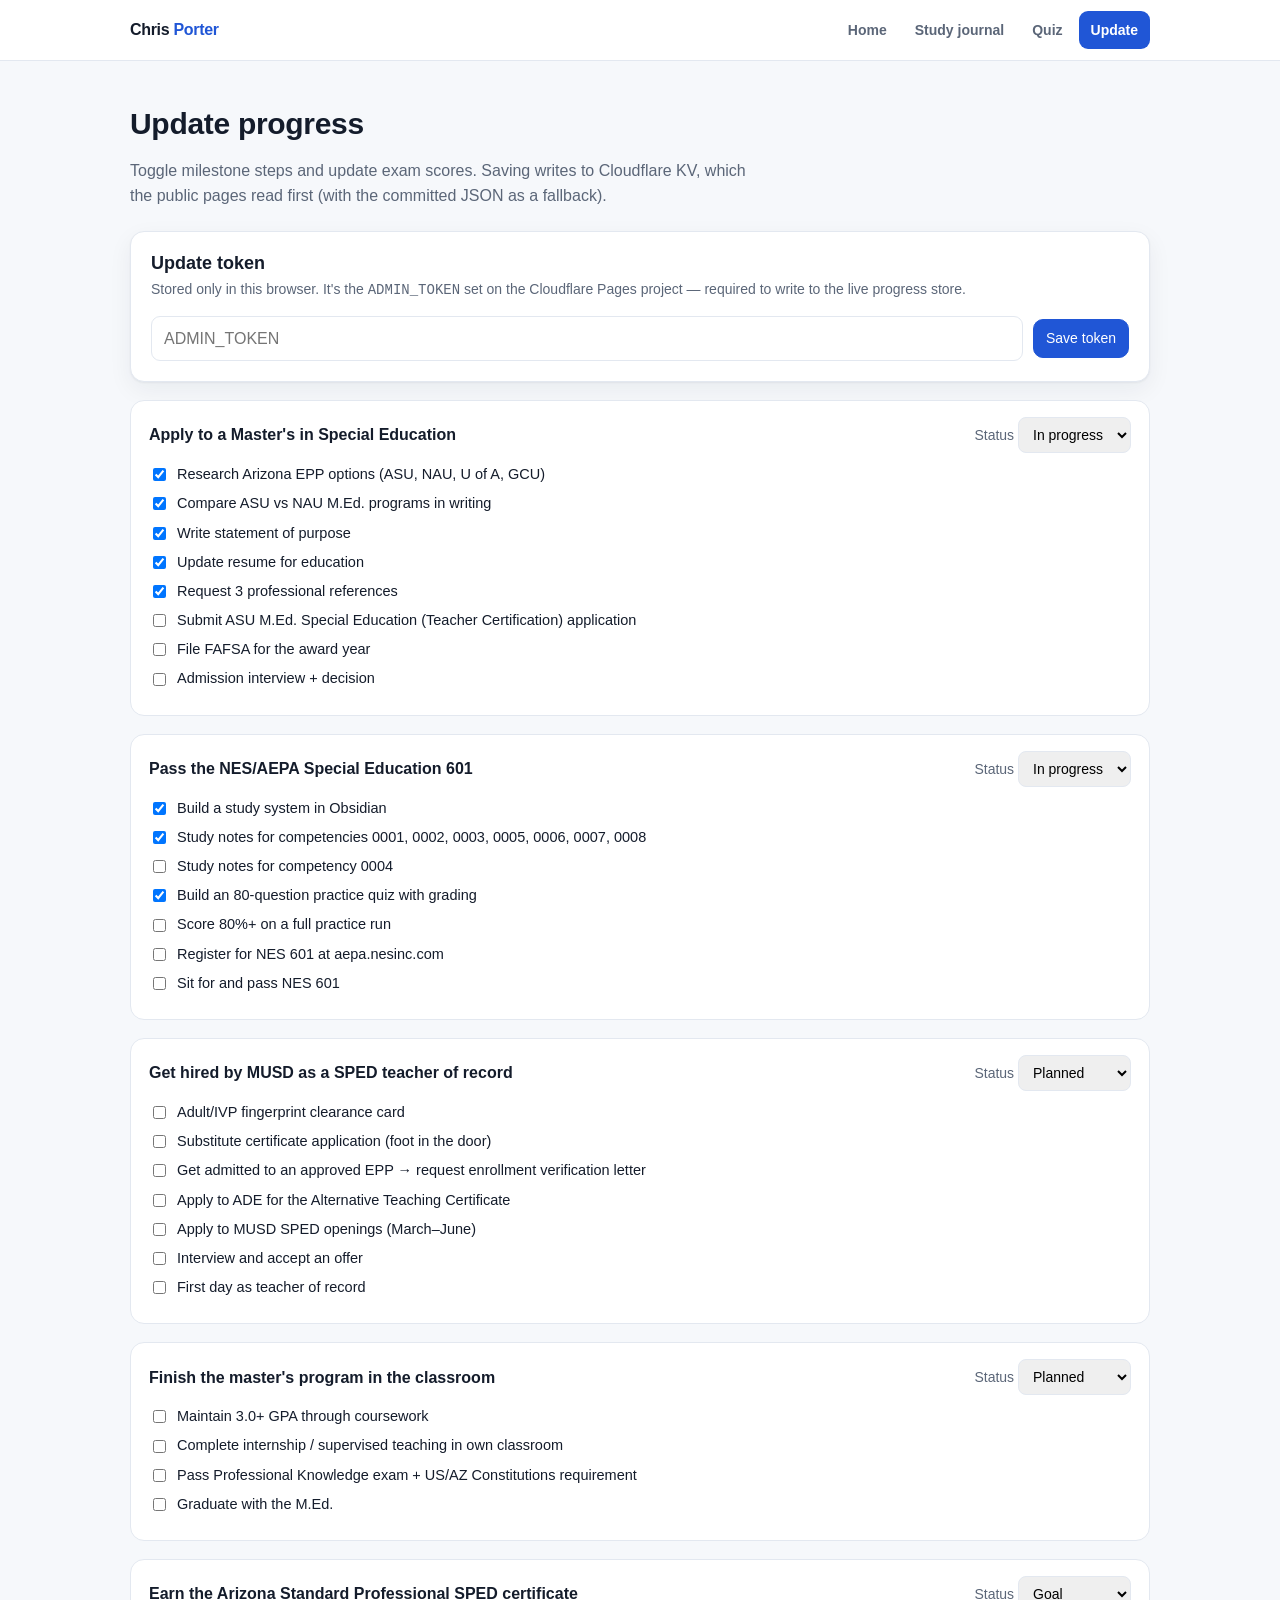
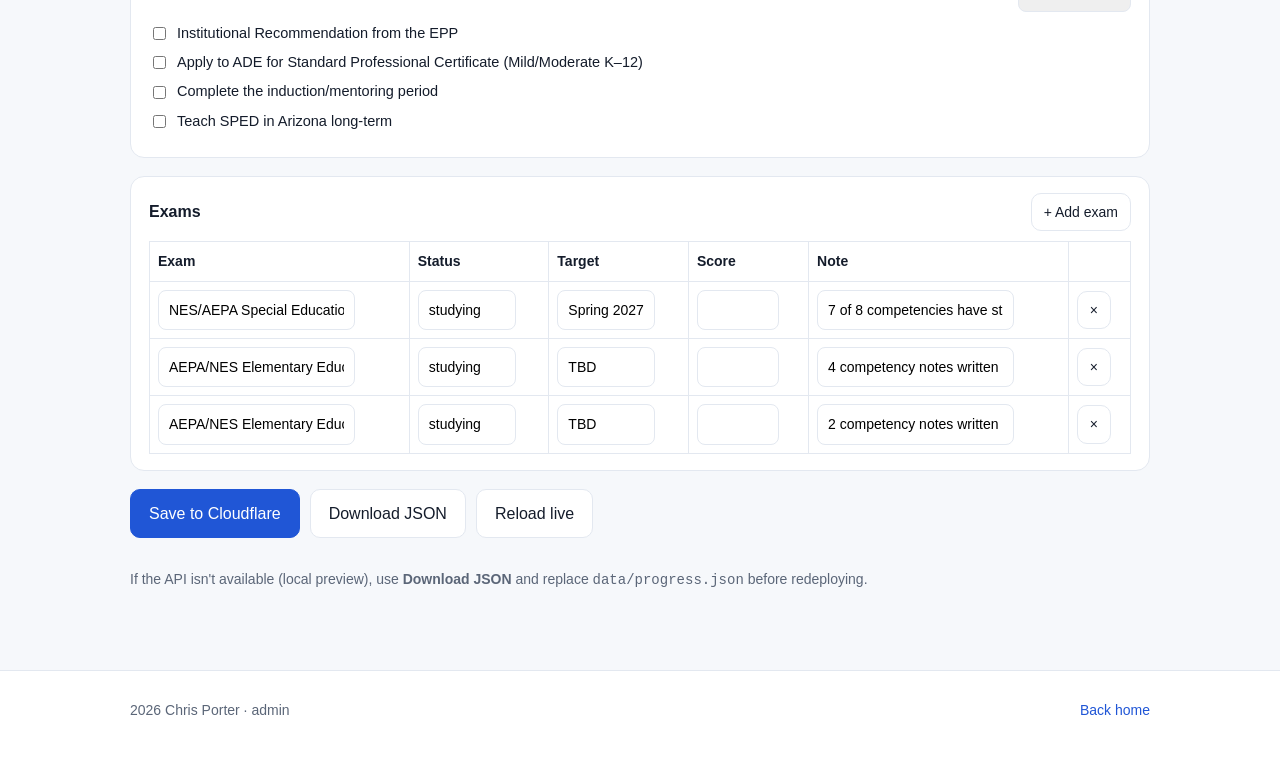
==== admin.html @ c05325fa "SPED journey: online resume, critical path, study journal, quiz, Cloudflare Pages + KV admin" ====
<!doctype html>
<html lang="en">
<head>
<meta charset="utf-8">
<meta name="viewport" content="width=device-width, initial-scale=1">
<title>Update Progress — Chris Porter</title>
<meta name="robots" content="noindex,nofollow">
<link rel="stylesheet" href="assets/styles.css">
<link rel="icon" href="favicon.svg" type="image/svg+xml">
</head>
<body>
<header class="site-head">
  <div class="wrap">
    <a class="brand" href="/">Chris <span>Porter</span></a>
    <nav class="site-nav">
      <a href="/">Home</a>
      <a href="/journal">Study journal</a>
      <a href="/quiz">Quiz</a>
      <a class="cta" data-nav="admin" href="/admin">Update</a>
    </nav>
  </div>
</header>

<main class="wrap">
  <section>
    <div class="section-head">
      <h2>Update progress</h2>
      <p>Toggle milestone steps and update exam scores. Saving writes to Cloudflare KV, which the public
      pages read first (with the committed JSON as a fallback).</p>
    </div>
    <div id="admin"></div>
  </section>
</main>

<footer class="site-foot">
  <div class="wrap">
    <div><span id="year"></span> Chris Porter · admin</div>
    <div><a href="/">Back home</a></div>
  </div>
</footer>
<script>document.getElementById("year").textContent = new Date().getFullYear();</script>
<script src="assets/common.js"></script>
<script src="assets/admin.js"></script>
</body>
</html>
---- assets/styles.css ----
:root{
  --bg:#f6f8fb; --card:#ffffff; --ink:#141c2b; --muted:#5b6678; --line:#e3e8f0;
  --accent:#2056d6; --accent-soft:#e9f0ff; --teal:#0d8f7f; --teal-soft:#e2f5f1;
  --good:#1a7f4b; --good-soft:#e6f6ec; --warn:#b06a00; --warn-soft:#fdf3e0;
  --planned:#77839a; --planned-soft:#eef1f6;
  --radius:14px; --shadow:0 1px 2px rgba(20,28,43,.05),0 8px 24px rgba(20,28,43,.06);
}
*{box-sizing:border-box}
html{scroll-behavior:smooth}
body{margin:0;background:var(--bg);color:var(--ink);
  font:16px/1.6 -apple-system,BlinkMacSystemFont,"Segoe UI",Roboto,Helvetica,Arial,sans-serif;
  -webkit-font-smoothing:antialiased}
a{color:var(--accent);text-decoration:none}
a:hover{text-decoration:underline}
h1,h2,h3{line-height:1.25;margin:0 0 .5em}
h1{font-size:clamp(28px,4.5vw,44px);letter-spacing:-.02em}
h2{font-size:clamp(22px,3vw,30px);letter-spacing:-.01em}
h3{font-size:18px}
p{margin:0 0 1em}
.wrap{max-width:1060px;margin:0 auto;padding:0 20px}
.muted{color:var(--muted)}
.small{font-size:14px}

/* nav */
.site-head{position:sticky;top:0;z-index:20;background:rgba(255,255,255,.92);backdrop-filter:blur(8px);border-bottom:1px solid var(--line)}
.site-head .wrap{display:flex;align-items:center;gap:18px;min-height:60px;flex-wrap:wrap}
.brand{font-weight:800;letter-spacing:-.02em;color:var(--ink)}
.brand span{color:var(--accent)}
.site-nav{display:flex;gap:4px;margin-left:auto;flex-wrap:wrap}
.site-nav a{padding:8px 12px;border-radius:9px;color:var(--muted);font-size:14px;font-weight:600}
.site-nav a:hover{background:var(--accent-soft);color:var(--accent);text-decoration:none}
.site-nav a.cta{background:var(--accent);color:#fff}
.site-nav a.cta:hover{filter:brightness(1.08);text-decoration:none}

/* hero */
.hero{padding:56px 0 40px;display:grid;grid-template-columns:1.5fr 1fr;gap:40px;align-items:center}
.eyebrow{color:var(--teal);font-weight:700;text-transform:uppercase;letter-spacing:.08em;font-size:12px;margin-bottom:10px}
.hero .lede{font-size:18px;color:var(--muted);max-width:56ch}
.hero-actions{display:flex;gap:10px;flex-wrap:wrap;margin-top:18px}
.btn{display:inline-block;padding:11px 18px;border-radius:10px;background:var(--accent);color:#fff;font-weight:650;border:1px solid var(--accent);cursor:pointer;font:inherit}
.btn:hover{filter:brightness(1.07);text-decoration:none}
.btn.secondary{background:#fff;color:var(--ink);border-color:var(--line)}
.btn.small{padding:7px 12px;font-size:14px}
.hero-card{background:var(--card);border:1px solid var(--line);border-radius:var(--radius);box-shadow:var(--shadow);padding:24px;text-align:center}
.ring{position:relative;width:170px;height:170px;margin:0 auto 12px}
.ring svg{transform:rotate(-90deg)}
.ring .pct{position:absolute;inset:0;display:flex;flex-direction:column;align-items:center;justify-content:center;font-weight:800;font-size:34px}
.ring .pct small{font-size:11px;font-weight:700;color:var(--muted);text-transform:uppercase;letter-spacing:.08em}

/* stats */
.stats{display:grid;grid-template-columns:repeat(4,1fr);gap:14px;margin:8px 0 0}
.stat{background:var(--card);border:1px solid var(--line);border-radius:var(--radius);padding:16px 18px}
.stat b{display:block;font-size:26px;letter-spacing:-.02em}
.stat span{color:var(--muted);font-size:13px}

/* sections */
section{padding:44px 0}
.section-head{max-width:70ch;margin-bottom:22px}
.section-head p{color:var(--muted)}

/* timeline */
.timeline{display:grid;gap:16px}
.milestone{background:var(--card);border:1px solid var(--line);border-radius:var(--radius);box-shadow:var(--shadow);overflow:hidden}
.milestone .ms-top{display:grid;grid-template-columns:52px 1fr auto;gap:14px;align-items:start;padding:18px 20px 12px}
.ms-num{width:44px;height:44px;border-radius:999px;display:flex;align-items:center;justify-content:center;font-weight:800;font-size:18px;background:var(--planned-soft);color:var(--planned)}
.milestone.done .ms-num{background:var(--good-soft);color:var(--good)}
.milestone.in-progress .ms-num{background:var(--warn-soft);color:var(--warn)}
.ms-title{margin:0 0 2px;font-size:19px}
.ms-sum{color:var(--muted);font-size:14.5px;margin:0}
.ms-meta{display:flex;flex-direction:column;gap:6px;align-items:flex-end}
.pill{display:inline-block;padding:3px 10px;border-radius:999px;font-size:12px;font-weight:700;text-transform:uppercase;letter-spacing:.04em}
.pill.done{background:var(--good-soft);color:var(--good)}
.pill.in-progress{background:var(--warn-soft);color:var(--warn)}
.pill.planned{background:var(--planned-soft);color:var(--planned)}
.pill.goal{background:var(--accent-soft);color:var(--accent)}
.ms-target{font-size:12.5px;color:var(--muted)}
.ms-progress{margin:0 20px 12px;display:flex;align-items:center;gap:10px}
.ms-bar{flex:1;height:8px;background:#edf0f5;border-radius:99px;overflow:hidden}
.ms-bar > i{display:block;height:100%;background:var(--accent);border-radius:99px}
.milestone.done .ms-bar > i{background:var(--good)}
.milestone.in-progress .ms-bar > i{background:var(--warn)}
.ms-bar-label{font-size:12.5px;color:var(--muted);min-width:64px;text-align:right}
.ms-body{padding:0 20px 18px;display:grid;grid-template-columns:1.4fr .9fr;gap:22px;border-top:1px solid var(--line);padding-top:14px}
.tasks{list-style:none;margin:0;padding:0;display:grid;gap:6px}
.tasks li{display:flex;gap:9px;align-items:flex-start;font-size:14.5px}
.tasks input{margin-top:5px;accent-color:var(--accent)}
.tasks li.done label{color:var(--muted);text-decoration:line-through}
.evidence h4{font-size:12px;text-transform:uppercase;letter-spacing:.07em;color:var(--muted);margin:0 0 8px}
.evidence ul{margin:0;padding-left:18px}
.evidence li{font-size:14px;margin-bottom:4px}

/* generic cards / grids */
.grid{display:grid;gap:16px}
.grid.two{grid-template-columns:1fr 1fr}
.grid.three{grid-template-columns:repeat(3,1fr)}
.card{background:var(--card);border:1px solid var(--line);border-radius:var(--radius);padding:20px;box-shadow:var(--shadow)}
.card h3{margin-bottom:4px}
.card .tagrow{display:flex;gap:6px;flex-wrap:wrap;margin-top:12px}
.tag{background:var(--accent-soft);color:var(--accent);border-radius:999px;padding:2px 10px;font-size:12px;font-weight:600}

/* resume */
.resume-grid{display:grid;grid-template-columns:1fr 1.3fr;gap:22px}
.job{border-left:3px solid var(--line);padding:0 0 14px 16px;margin-bottom:4px}
.job .role{font-weight:700}
.job .org{color:var(--accent);font-weight:600}
.job .dates{color:var(--muted);font-size:13px}
.job ul{margin:6px 0 0;padding-left:18px}
.job li{font-size:14.5px;margin-bottom:3px}
.skillgroup{margin-bottom:12px}
.skillgroup b{font-size:13px;text-transform:uppercase;letter-spacing:.05em;color:var(--muted);display:block;margin-bottom:6px}
.chips{display:flex;flex-wrap:wrap;gap:6px}
.chip{background:#f1f4f9;border-radius:999px;padding:3px 11px;font-size:13px}

/* journal */
.filters{display:flex;gap:10px;flex-wrap:wrap;align-items:center;margin-bottom:18px}
.filters input,.filters select{padding:9px 12px;border:1px solid var(--line);border-radius:10px;font:inherit;background:#fff}
.journal-exam{margin-bottom:26px}
.journal-exam h3{margin-bottom:2px}
.journal-exam .exam-meta{color:var(--muted);font-size:13.5px;margin-bottom:12px}
.note{background:var(--card);border:1px solid var(--line);border-radius:var(--radius);margin-bottom:12px;box-shadow:var(--shadow)}
.note > summary{cursor:pointer;padding:14px 18px;font-weight:650;display:flex;gap:10px;align-items:baseline;flex-wrap:wrap}
.note > summary::-webkit-details-marker{display:none}
.note > summary::before{content:"▸";color:var(--accent);font-weight:700}
.note[open] > summary::before{content:"▾"}
.note .note-body{padding:0 18px 6px}
.qblock{border-top:1px solid var(--line);padding:12px 0}
.qblock h4{margin:0 0 6px;font-size:15.5px}
.answer{background:var(--good-soft);border-left:3px solid var(--good);padding:9px 12px;border-radius:0 8px 8px 0;font-size:14.5px;margin-bottom:10px}
.answer b{color:var(--good)}
.why ul{margin:0;padding-left:18px}
.why li{font-size:14.5px;margin-bottom:4px}
.badge{background:var(--planned-soft);color:var(--planned);border-radius:999px;padding:2px 10px;font-size:12px;font-weight:600}
.badge.in-progress{background:var(--warn-soft);color:var(--warn)}

/* checklist */
.checklist{list-style:none;margin:0;padding:0;display:grid;gap:8px}
.checklist li{display:flex;gap:10px;align-items:flex-start;background:#fff;border:1px solid var(--line);border-radius:10px;padding:10px 14px;font-size:14.5px}
.checklist input{margin-top:5px;accent-color:var(--accent)}

/* quiz */
.quiz-shell{max-width:820px}
.qcard{background:var(--card);border:1px solid var(--line);border-radius:var(--radius);padding:18px 20px;margin:12px 0;box-shadow:var(--shadow)}
.qcard.correct{border-left:5px solid var(--good)}
.qcard.wrong{border-left:5px solid var(--bad)}
.qnum{font-size:12px;letter-spacing:.06em;text-transform:uppercase;color:var(--muted);font-weight:700}
.stem{margin:6px 0 12px;font-weight:600}
.opts{display:grid;gap:8px}
.opt{display:flex;gap:10px;align-items:flex-start;border:1px solid var(--line);border-radius:9px;padding:9px 11px;cursor:pointer;background:#fff}
.opt:hover{border-color:#b9c4d6}
.opt input{margin-top:4px;accent-color:var(--accent)}
.opt .letter{font-weight:700;min-width:16px}
.opt.correct{border-color:var(--good);background:var(--good-soft)}
.opt.wrong{border-color:var(--bad);background:var(--bad-soft)}
.opt.disabled{cursor:default}
.verdict{margin-top:12px;font-size:14px;font-weight:600}
.verdict.ok{color:var(--good)}
.verdict.bad{color:var(--bad)}
.explain{margin-top:6px;color:var(--muted);font-size:13.5px}
.summary{background:var(--card);border:1px solid var(--line);border-left:5px solid var(--accent);border-radius:var(--radius);padding:14px 18px;margin:14px 0;box-shadow:var(--shadow)}
.summary .score{font-size:24px;font-weight:800}
.actions{display:flex;gap:10px;flex-wrap:wrap;margin:16px 0 30px}
.demo-banner{background:var(--accent-soft);border:1px solid #cdddff;color:#173a8c;border-radius:var(--radius);padding:12px 16px;font-size:14px;margin-bottom:16px}

/* admin */
.admin-form{display:grid;gap:18px}
.admin-milestone{background:#fff;border:1px solid var(--line);border-radius:var(--radius);padding:16px 18px}
.admin-milestone .row{display:flex;gap:10px;align-items:center;flex-wrap:wrap;margin-bottom:10px}
.admin-milestone input[type=text],.admin-milestone select,.admin-tests input{padding:8px 10px;border:1px solid var(--line);border-radius:8px;font:inherit}
.admin-tasks{display:grid;gap:6px;margin:8px 0}
.admin-tasks label{display:flex;gap:8px;align-items:center;font-size:14.5px}
.admin-tests table{width:100%;border-collapse:collapse}
.admin-tests th,.admin-tests td{border:1px solid var(--line);padding:8px;font-size:14px;text-align:left}
.status-msg{padding:10px 14px;border-radius:10px;margin:12px 0;font-size:14.5px}
.status-msg.ok{background:var(--good-soft);color:var(--good)}
.status-msg.err{background:#fdecec;color:var(--bad)}
.token-row{display:flex;gap:10px;flex-wrap:wrap;align-items:center}

/* footer */
.site-foot{border-top:1px solid var(--line);background:#fff;padding:28px 0 40px;margin-top:20px;color:var(--muted);font-size:14px}
.site-foot .wrap{display:flex;gap:16px;justify-content:space-between;flex-wrap:wrap}

@media (max-width:820px){
  .hero{grid-template-columns:1fr;padding-top:36px}
  .stats{grid-template-columns:1fr 1fr}
  .ms-body{grid-template-columns:1fr}
  .grid.two,.grid.three,.resume-grid{grid-template-columns:1fr}
}
@media print{
  .site-head,.site-foot,.hero-actions,.btn{display:none}
  body{background:#fff}
  .card,.milestone,.note{box-shadow:none}
}
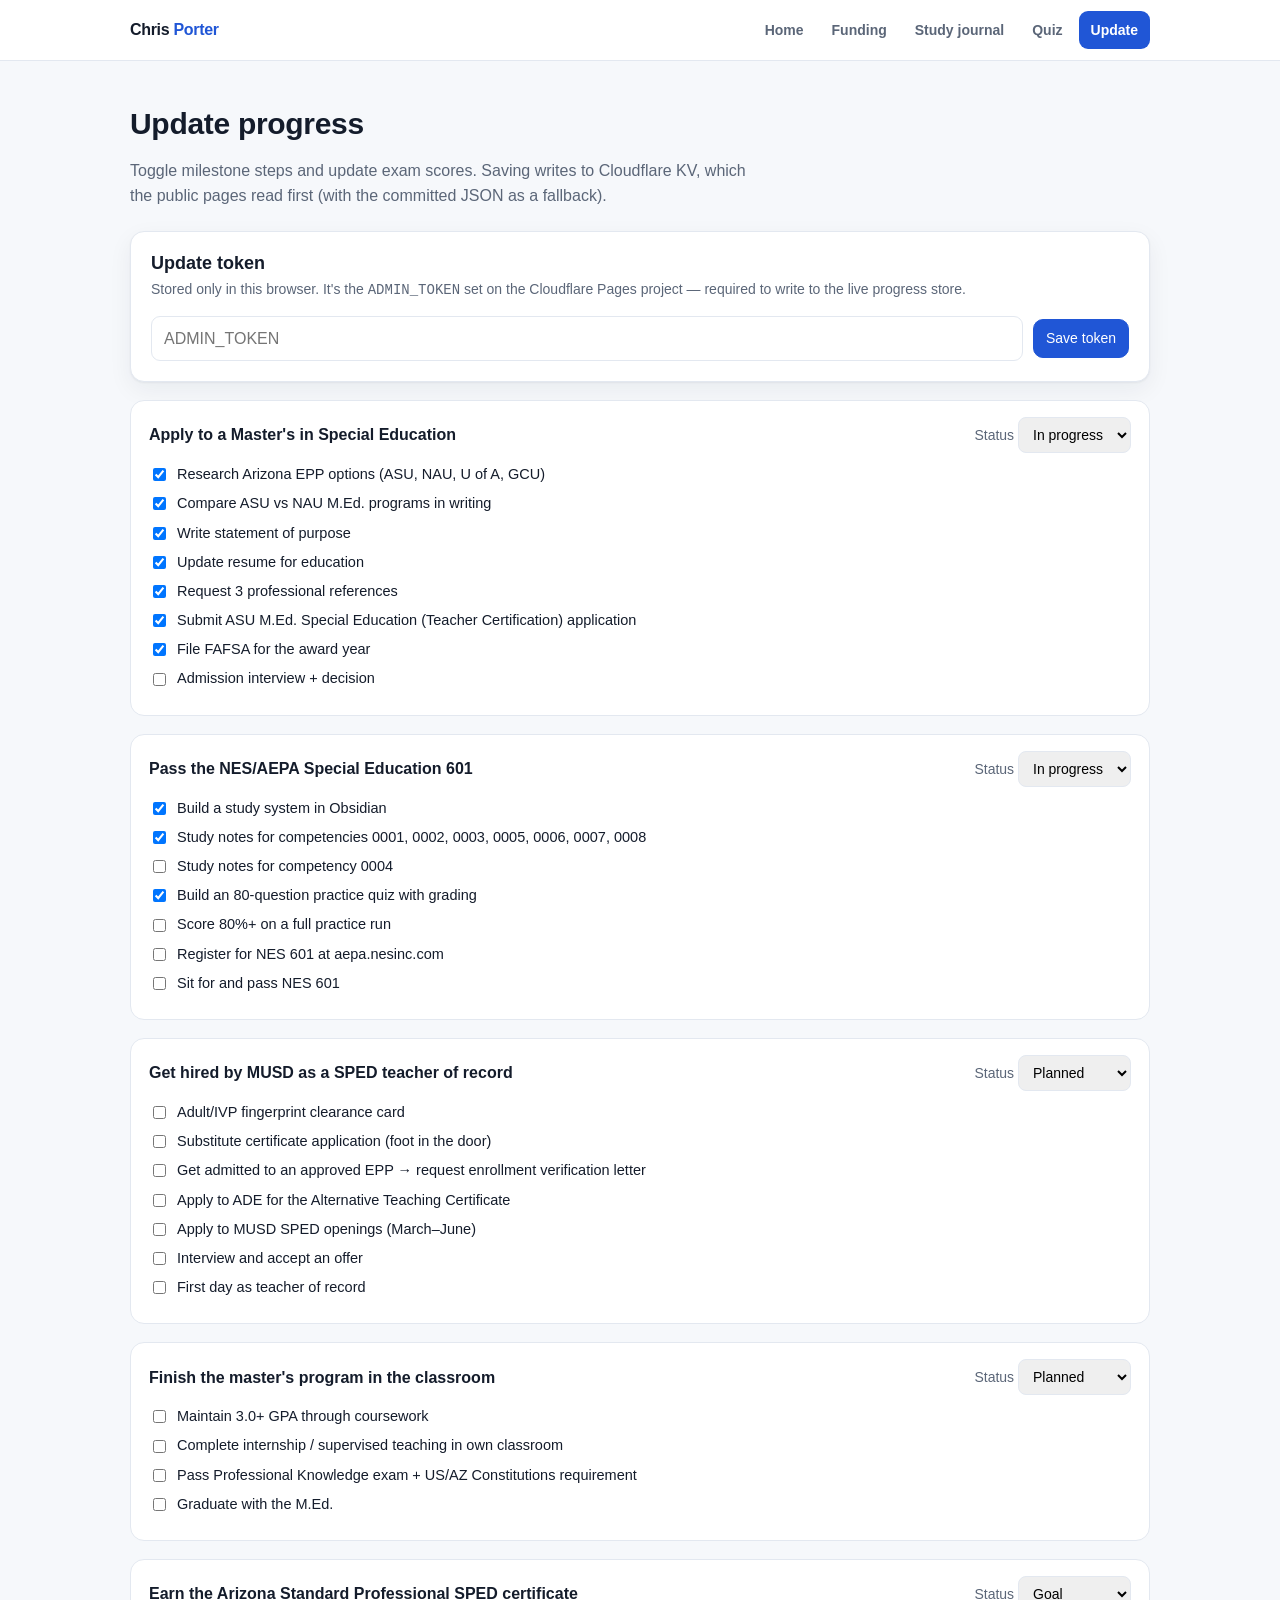
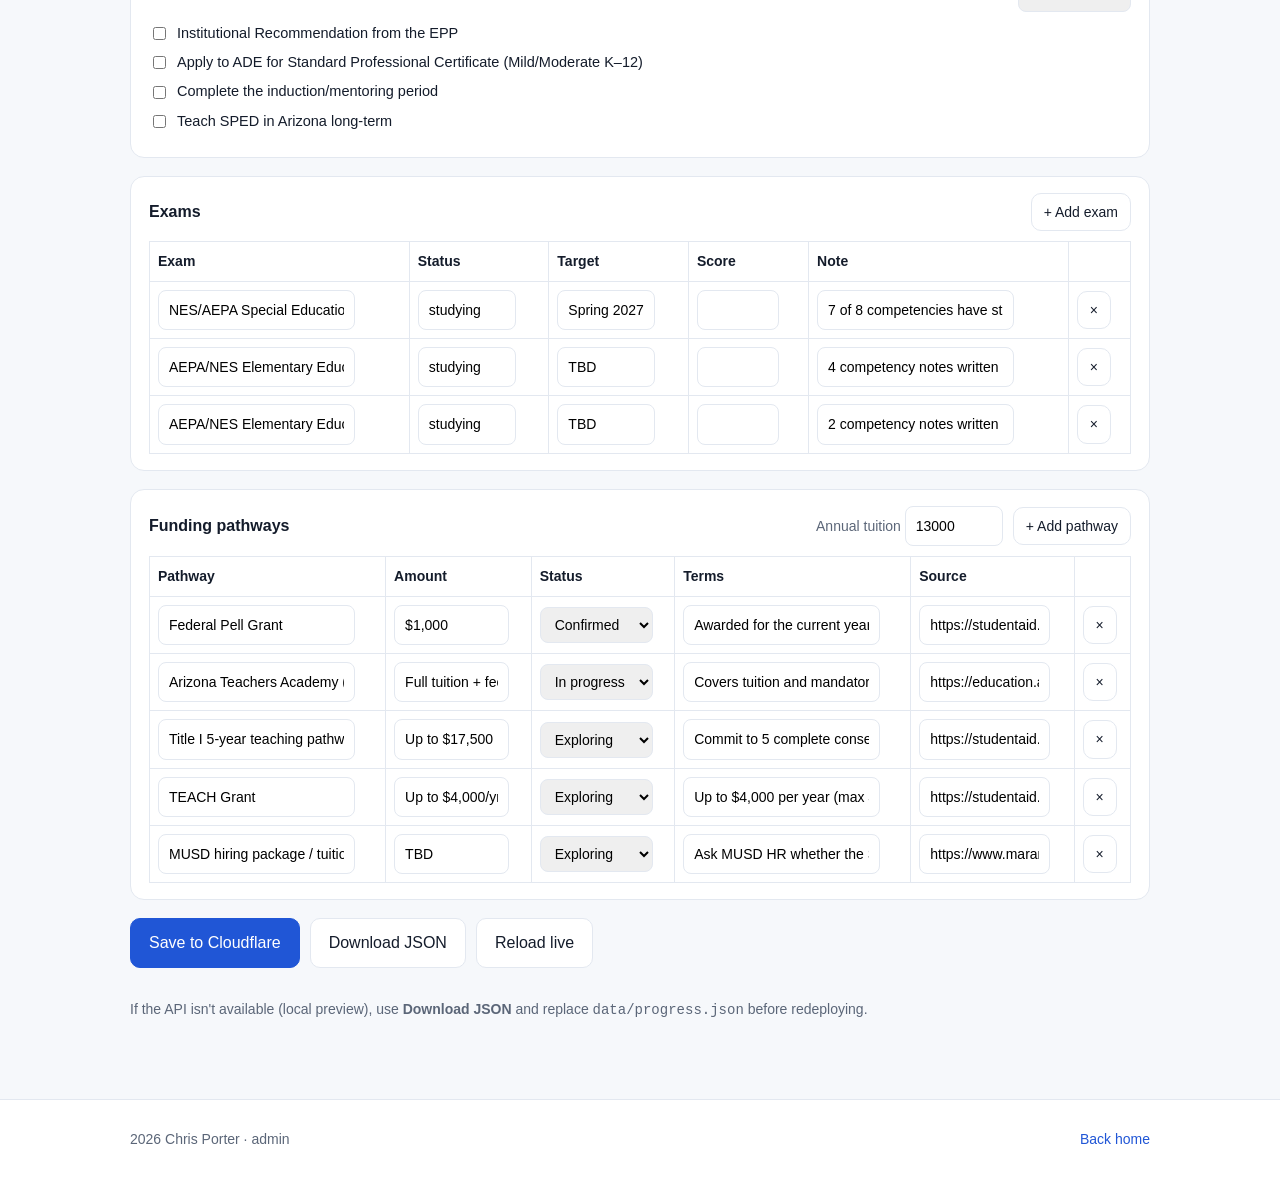
==== commit aac1cf97: "Add funding pathways section (Pell, ATA, Title I 5-year, TEACH, MUSD support)" ====
--- a/admin.html
+++ b/admin.html
@@ -14,6 +14,7 @@
     <a class="brand" href="/">Chris <span>Porter</span></a>
     <nav class="site-nav">
       <a href="/">Home</a>
+      <a href="/#funding">Funding</a>
       <a href="/journal">Study journal</a>
       <a href="/quiz">Quiz</a>
       <a class="cta" data-nav="admin" href="/admin">Update</a>
--- a/assets/styles.css
+++ b/assets/styles.css
@@ -179,6 +179,18 @@
 .site-foot{border-top:1px solid var(--line);background:#fff;padding:28px 0 40px;margin-top:20px;color:var(--muted);font-size:14px}
 .site-foot .wrap{display:flex;gap:16px;justify-content:space-between;flex-wrap:wrap}
 
+/* funding */
+.funding-summary{display:flex;gap:34px;flex-wrap:wrap;margin-bottom:16px}
+.stat-inline b{display:block;font-size:24px;letter-spacing:-.02em}
+.stat-inline span{color:var(--muted);font-size:13px}
+.funding-top{display:flex;justify-content:space-between;gap:10px;align-items:flex-start}
+.funding-top h3{margin:0}
+.funding-amount{font-size:22px;font-weight:800;color:var(--accent);margin:4px 0 8px}
+.pill.confirmed{background:var(--good-soft);color:var(--good)}
+.pill.exploring{background:var(--warn-soft);color:var(--warn)}
+.pill.applied{background:var(--accent-soft);color:var(--accent)}
+.pill.backup{background:var(--planned-soft);color:var(--planned)}
+
 @media (max-width:820px){
   .hero{grid-template-columns:1fr;padding-top:36px}
   .stats{grid-template-columns:1fr 1fr}
